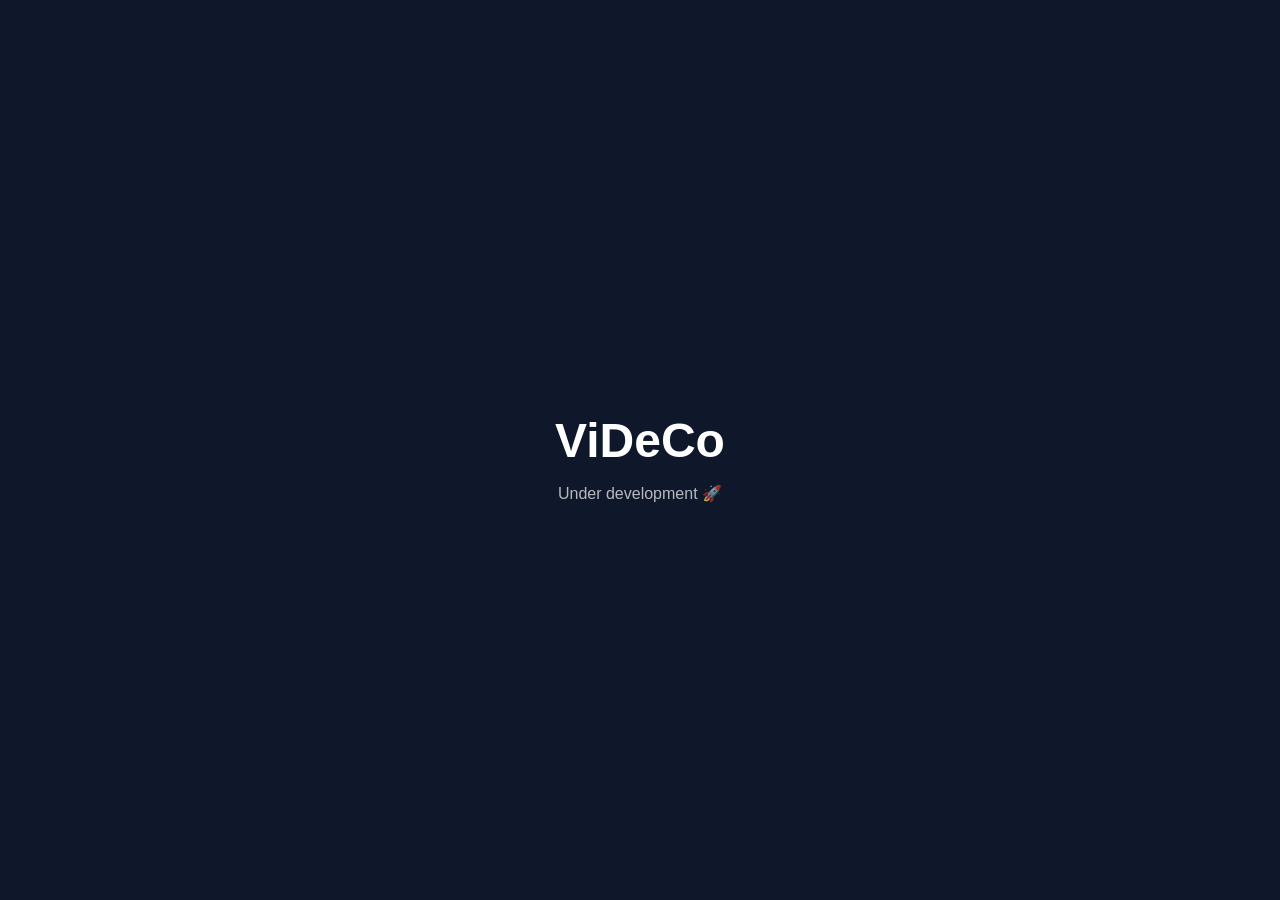
==== index.html @ fe2cb914 "Update index.html" ====
<!DOCTYPE html>
<html lang="sv">
<head>
  <link rel="stylesheet" href="/css/global.css">
  <meta charset="UTF-8">
  <title>ViDeCo</title>
  <style>
    body {
      margin: 0;
      height: 100vh;
      display: flex;
      justify-content: center;
      align-items: center;
      font-family: Arial, sans-serif;
      background-color: #0f172a;
      color: white;
      text-align: center;
    }
    h1 {
      font-size: 3rem;
      margin-bottom: 10px;
    }
    p {
      opacity: 0.7;
    }
  </style>
</head>
<body>
  <div>
    <h1>ViDeCo</h1>
    <p>Under development 🚀</p>
  </div>
</body>
</html>
---- css/global.css ----
body {
  margin: 0;
  font-family: Arial, sans-serif;
  background-color: #0f172a;
  color: white;
}

h1 {
  font-size: 3rem;
}

a {
  color: white;
  text-decoration: none;
  opacity: 0.8;
}

a:hover {
  opacity: 1;
}
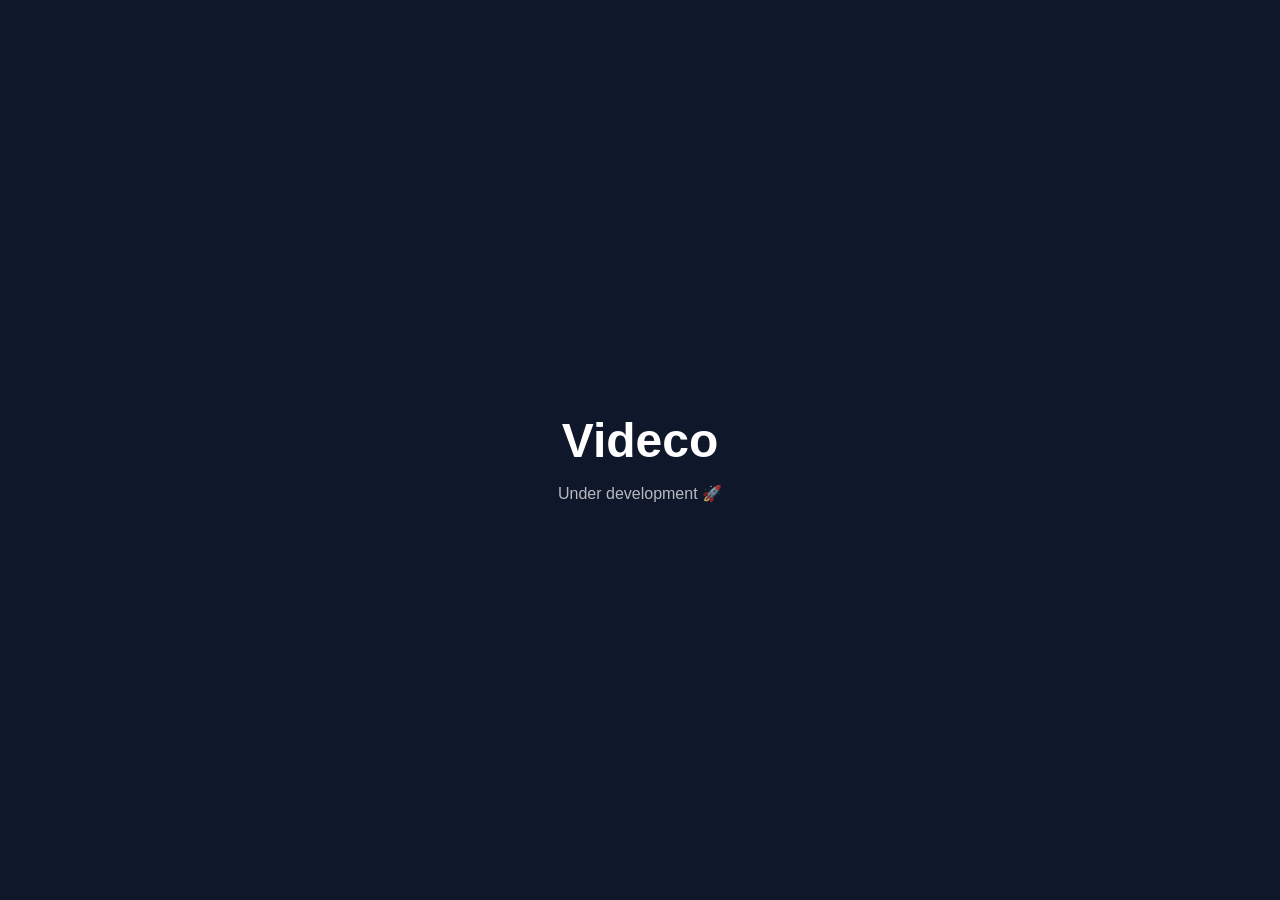
==== commit 71a3e81c: "Updated index.html" ====
--- a/index.html
+++ b/index.html
@@ -3,7 +3,7 @@
 <head>
   <link rel="stylesheet" href="/css/global.css">
   <meta charset="UTF-8">
-  <title>ViDeCo</title>
+  <title>Videco</title>
   <style>
     body {
       margin: 0;
@@ -27,7 +27,7 @@
 </head>
 <body>
   <div>
-    <h1>ViDeCo</h1>
+    <h1>Videco</h1>
     <p>Under development 🚀</p>
   </div>
 </body>
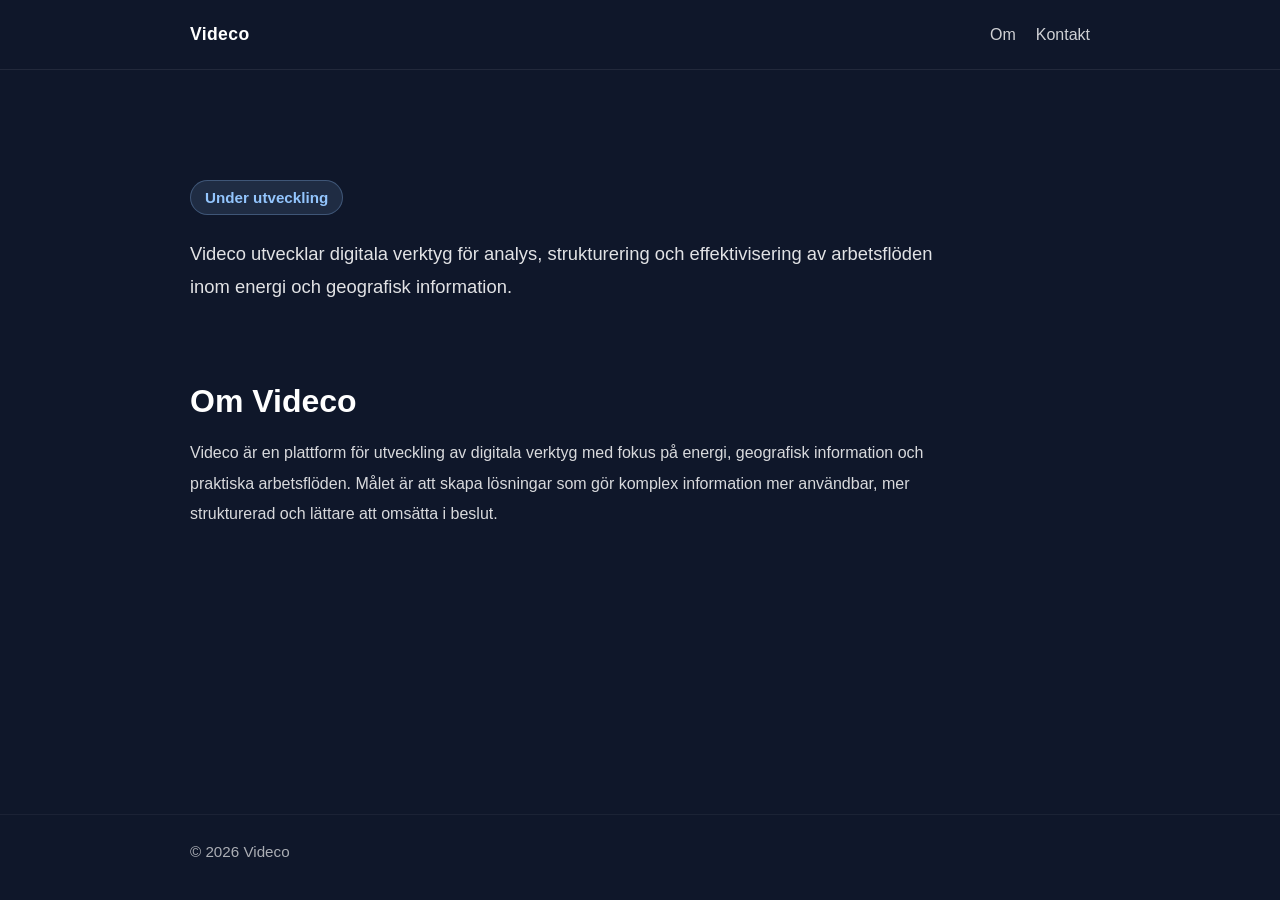
==== commit cc86fefd: "update landing page" ====
--- a/index.html
+++ b/index.html
@@ -1,34 +1,139 @@
 <!DOCTYPE html>
 <html lang="sv">
 <head>
+  <meta charset="UTF-8">
+  <meta name="viewport" content="width=device-width, initial-scale=1.0">
+  <title>Videco</title>
   <link rel="stylesheet" href="/css/global.css">
-  <meta charset="UTF-8">
-  <title>Videco</title>
   <style>
-    body {
+    .page {
+      min-height: 100vh;
+      display: flex;
+      flex-direction: column;
+    }
+
+    .container {
+      width: min(900px, calc(100% - 48px));
+      margin: 0 auto;
+    }
+
+    .nav {
+      padding: 24px 0;
+      border-bottom: 1px solid rgba(255,255,255,0.08);
+    }
+
+    .nav-inner {
+      display: flex;
+      justify-content: space-between;
+      align-items: center;
+    }
+
+    .brand {
+      font-size: 1.1rem;
+      font-weight: 700;
+      letter-spacing: 0.02em;
+    }
+
+    .nav-links {
+      display: flex;
+      gap: 20px;
+      flex-wrap: wrap;
+    }
+
+    .hero {
+      padding: 110px 0 70px;
+    }
+
+    .hero p {
+      font-size: 1.15rem;
+      line-height: 1.8;
+      max-width: 760px;
+      opacity: 0.88;
       margin: 0;
-      height: 100vh;
-      display: flex;
-      justify-content: center;
-      align-items: center;
-      font-family: Arial, sans-serif;
-      background-color: #0f172a;
-      color: white;
-      text-align: center;
     }
-    h1 {
-      font-size: 3rem;
-      margin-bottom: 10px;
+
+    .status {
+      display: inline-block;
+      margin-bottom: 22px;
+      padding: 8px 14px;
+      border-radius: 999px;
+      font-size: 0.95rem;
+      font-weight: 600;
+      color: #93c5fd;
+      background: rgba(147,197,253,0.12);
+      border: 1px solid rgba(147,197,253,0.28);
     }
-    p {
-      opacity: 0.7;
+
+    .section {
+      padding: 10px 0 100px;
+    }
+
+    .section h2 {
+      font-size: 2rem;
+      margin: 0 0 18px;
+    }
+
+    .about {
+      line-height: 1.9;
+      opacity: 0.84;
+      max-width: 760px;
+      margin: 0;
+    }
+
+    .footer {
+      margin-top: auto;
+      padding: 28px 0 40px;
+      border-top: 1px solid rgba(255,255,255,0.08);
+      opacity: 0.65;
+      font-size: 0.95rem;
     }
   </style>
 </head>
 <body>
-  <div>
-    <h1>Videco</h1>
-    <p>Under development 🚀</p>
+  <div class="page">
+
+    <header class="nav">
+      <div class="container nav-inner">
+        <div class="brand">Videco</div>
+
+        <nav class="nav-links">
+          <a href="#om">Om</a>
+          <a href="mailto:kontakt@videco.se">Kontakt</a>
+        </nav>
+      </div>
+    </header>
+
+    <main>
+      <section class="hero">
+        <div class="container">
+          <div class="status">Under utveckling</div>
+
+          <p>
+            Videco utvecklar digitala verktyg för analys, strukturering och effektivisering
+            av arbetsflöden inom energi och geografisk information.
+          </p>
+        </div>
+      </section>
+
+      <section id="om" class="section">
+        <div class="container">
+          <h2>Om Videco</h2>
+          <p class="about">
+            Videco är en plattform för utveckling av digitala verktyg med fokus på energi,
+            geografisk information och praktiska arbetsflöden. Målet är att skapa lösningar
+            som gör komplex information mer användbar, mer strukturerad och lättare att
+            omsätta i beslut.
+          </p>
+        </div>
+      </section>
+    </main>
+
+    <footer class="footer">
+      <div class="container">
+        © 2026 Videco
+      </div>
+    </footer>
+
   </div>
 </body>
-</html>
+</html>
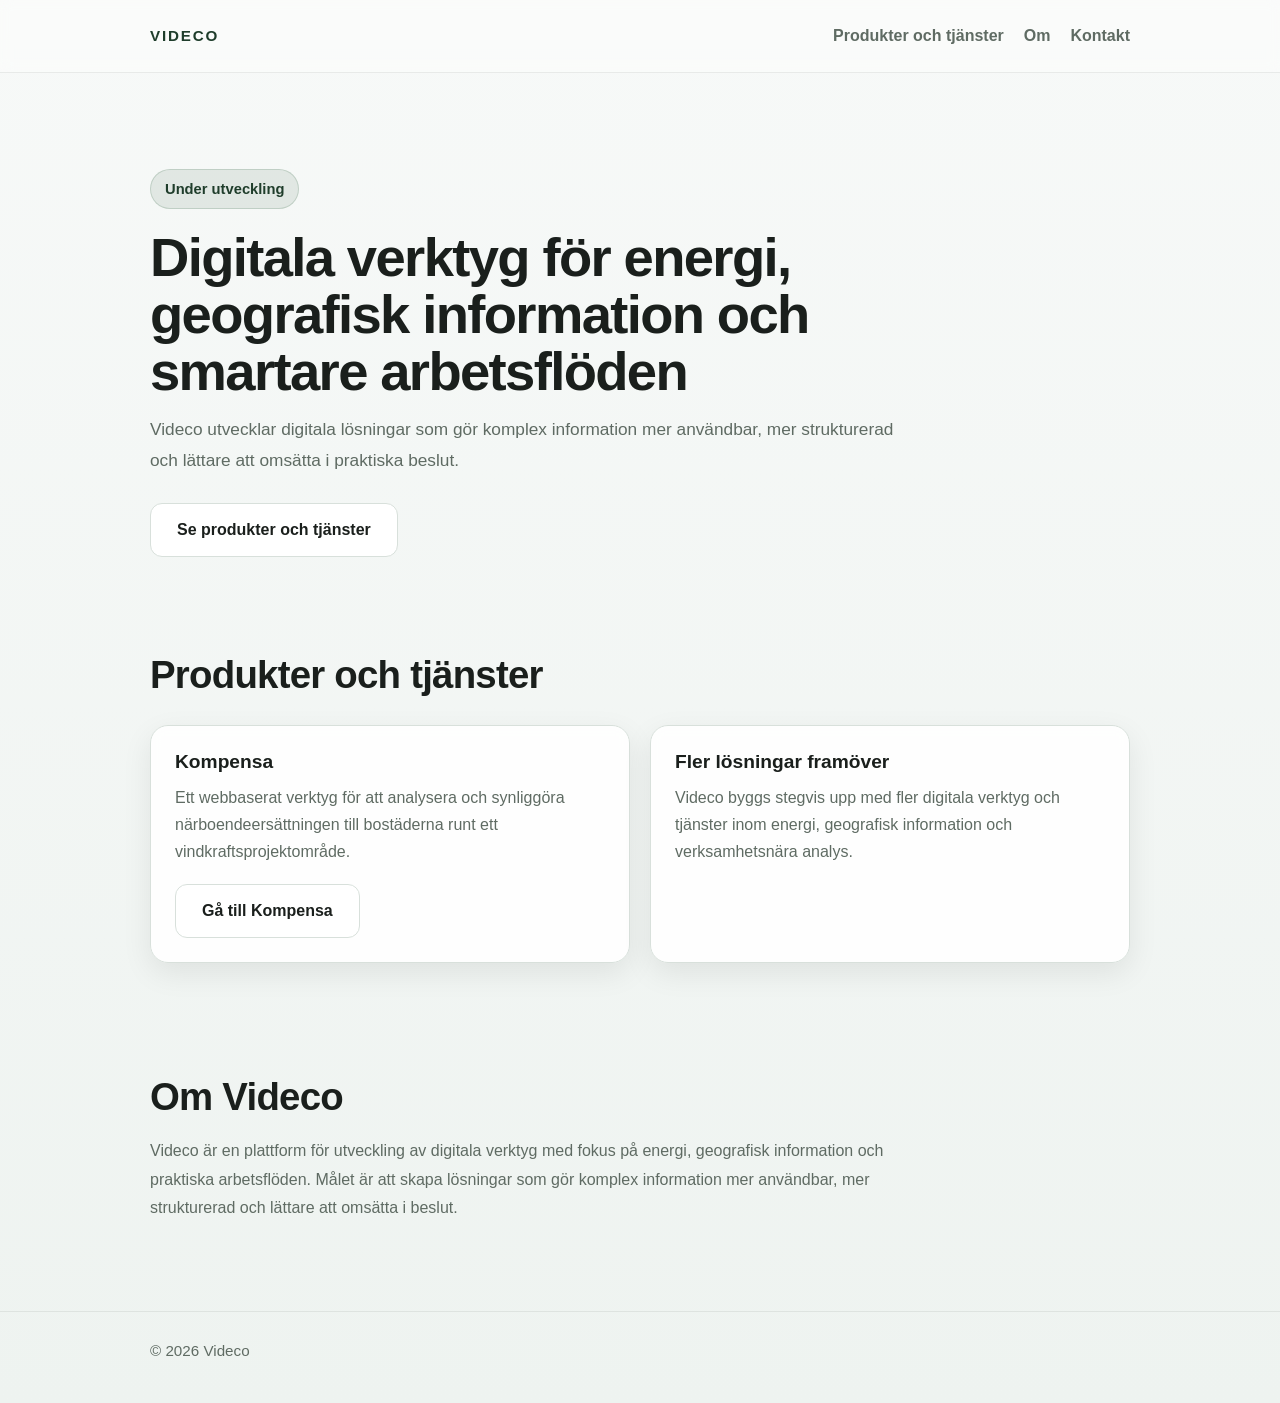
==== commit 7f6ed138: "Update Kompensa demo layout and results UI" ====
--- a/index.html
+++ b/index.html
@@ -4,8 +4,16 @@
   <meta charset="UTF-8">
   <meta name="viewport" content="width=device-width, initial-scale=1.0">
   <title>Videco</title>
+
+  <!-- Global stil som delas av flera sidor -->
   <link rel="stylesheet" href="/css/global.css">
+
   <style>
+    /* =========================================
+       SID-SPECIFIK CSS FÖR VIDECO STARTSIDA
+       Här bygger vi vidare på global.css
+    ========================================= */
+
     .page {
       min-height: 100vh;
       display: flex;
@@ -13,90 +21,187 @@
     }
 
     .container {
-      width: min(900px, calc(100% - 48px));
+      width: min(980px, calc(100% - 48px));
       margin: 0 auto;
     }
 
+    /* Toppnavigering */
     .nav {
       padding: 24px 0;
-      border-bottom: 1px solid rgba(255,255,255,0.08);
+      border-bottom: 1px solid rgba(31, 42, 31, 0.08);
+      background: rgba(255, 255, 255, 0.35);
+      backdrop-filter: blur(6px);
     }
 
     .nav-inner {
       display: flex;
       justify-content: space-between;
       align-items: center;
-    }
-
-    .brand {
-      font-size: 1.1rem;
-      font-weight: 700;
-      letter-spacing: 0.02em;
+      gap: 20px;
+    }
+
+    /* Vi återanvänder .brand från global.css, men finjusterar lite här */
+    .nav .brand {
+      margin-bottom: 0;
     }
 
     .nav-links {
       display: flex;
       gap: 20px;
       flex-wrap: wrap;
-    }
-
+      align-items: center;
+    }
+
+    .nav-links a {
+      color: var(--muted);
+      font-weight: 600;
+      transition: color 0.2s ease;
+    }
+
+    .nav-links a:hover {
+      color: var(--primary);
+    }
+
+    /* Hero = första stora delen av sidan */
     .hero {
-      padding: 110px 0 70px;
-    }
-
-    .hero p {
-      font-size: 1.15rem;
-      line-height: 1.8;
+      padding: 96px 0 72px;
+    }
+
+    .hero-inner {
       max-width: 760px;
-      opacity: 0.88;
-      margin: 0;
     }
 
     .status {
       display: inline-block;
-      margin-bottom: 22px;
+      margin-bottom: 20px;
       padding: 8px 14px;
       border-radius: 999px;
-      font-size: 0.95rem;
-      font-weight: 600;
-      color: #93c5fd;
-      background: rgba(147,197,253,0.12);
-      border: 1px solid rgba(147,197,253,0.28);
-    }
-
+      font-size: 0.92rem;
+      font-weight: 700;
+      color: var(--primary);
+      background: rgba(47, 93, 58, 0.10);
+      border: 1px solid rgba(47, 93, 58, 0.18);
+    }
+
+    /* Återanvänder hero-title från global.css */
+    .hero-title {
+      max-width: 780px;
+    }
+
+    .hero-text {
+      max-width: 760px;
+      font-size: 1.08rem;
+      line-height: 1.75;
+      color: var(--muted);
+      margin: 0 0 28px;
+    }
+
+    .hero-actions {
+      display: flex;
+      gap: 14px;
+      flex-wrap: wrap;
+    }
+
+    /* Vanliga innehållssektioner */
     .section {
-      padding: 10px 0 100px;
+      padding: 24px 0 88px;
     }
 
     .section h2 {
-      font-size: 2rem;
+      font-size: clamp(1.8rem, 3vw, 2.4rem);
       margin: 0 0 18px;
+      line-height: 1.15;
+      letter-spacing: -0.02em;
     }
 
     .about {
-      line-height: 1.9;
-      opacity: 0.84;
       max-width: 760px;
+      line-height: 1.8;
+      color: var(--muted);
       margin: 0;
     }
 
+    /* Kort-grid för produkter/tjänster */
+    .cards {
+      display: grid;
+      grid-template-columns: repeat(auto-fit, minmax(260px, 1fr));
+      gap: 20px;
+      margin-top: 28px;
+    }
+
+    .info-card {
+      background: var(--surface);
+      border: 1px solid var(--border);
+      border-radius: var(--radius);
+      box-shadow: var(--shadow);
+      padding: 24px;
+      backdrop-filter: blur(6px);
+    }
+
+    .info-card h3 {
+      margin: 0 0 10px;
+      font-size: 1.2rem;
+      line-height: 1.25;
+    }
+
+    .info-card p {
+      margin: 0 0 18px;
+      color: var(--muted);
+      line-height: 1.7;
+    }
+
+    /* Enkel footer */
     .footer {
       margin-top: auto;
       padding: 28px 0 40px;
-      border-top: 1px solid rgba(255,255,255,0.08);
-      opacity: 0.65;
+      border-top: 1px solid rgba(31, 42, 31, 0.08);
+      color: var(--muted);
       font-size: 0.95rem;
+    }
+
+    /* Mobilanpassning */
+    @media (max-width: 640px) {
+      .container {
+        width: min(100%, calc(100% - 32px));
+      }
+
+      .nav-inner {
+        flex-direction: column;
+        align-items: flex-start;
+      }
+
+      .hero {
+        padding: 72px 0 52px;
+      }
+
+      .hero-actions {
+        flex-direction: column;
+        align-items: stretch;
+      }
+
+      .hero-actions .btn {
+        width: 100%;
+        max-width: 320px;
+      }
+
+      .section {
+        padding: 18px 0 64px;
+      }
     }
   </style>
 </head>
 <body>
   <div class="page">
 
+    <!-- =========================
+         Toppmeny
+    ========================== -->
     <header class="nav">
       <div class="container nav-inner">
         <div class="brand">Videco</div>
 
         <nav class="nav-links">
+          <a href="#produkter">Produkter och tjänster</a>
           <a href="#om">Om</a>
           <a href="mailto:kontakt@videco.se">Kontakt</a>
         </nav>
@@ -104,20 +209,69 @@
     </header>
 
     <main>
+      <!-- =========================
+           Hero / Första intrycket
+      ========================== -->
       <section class="hero">
         <div class="container">
-          <div class="status">Under utveckling</div>
-
-          <p>
-            Videco utvecklar digitala verktyg för analys, strukturering och effektivisering
-            av arbetsflöden inom energi och geografisk information.
-          </p>
+          <div class="hero-inner">
+            <div class="status">Under utveckling</div>
+
+            <h1 class="hero-title">
+              Digitala verktyg för energi, geografisk information och smartare arbetsflöden
+            </h1>
+
+            <p class="hero-text">
+              Videco utvecklar digitala lösningar som gör komplex information mer användbar,
+              mer strukturerad och lättare att omsätta i praktiska beslut.
+            </p>
+
+            <div class="hero-actions">
+              <a class="btn btn-secondary" href="#produkter">Se produkter och tjänster</a>
+            </div>
+          </div>
         </div>
       </section>
 
+      <!-- =========================
+           Produkter och tjänster
+      ========================== -->
+      <section id="produkter" class="section">
+        <div class="container">
+          <h2>Produkter och tjänster</h2>
+
+          <div class="cards">
+            <article class="info-card">
+              <h3>Kompensa</h3>
+
+              <p>
+                Ett webbaserat verktyg för att analysera och synliggöra närboendeersättningen till bostäderna runt ett vindkraftsprojektområde.
+              </p>
+
+              <a class="btn btn-secondary" href="/kompensa/">
+                Gå till Kompensa
+              </a>
+            </article>
+
+            <article class="info-card">
+              <h3>Fler lösningar framöver</h3>
+
+              <p>
+                Videco byggs stegvis upp med fler digitala verktyg och tjänster inom energi,
+                geografisk information och verksamhetsnära analys.
+              </p>
+            </article>
+          </div>
+        </div>
+      </section>
+
+      <!-- =========================
+           Om Videco
+      ========================== -->
       <section id="om" class="section">
         <div class="container">
           <h2>Om Videco</h2>
+
           <p class="about">
             Videco är en plattform för utveckling av digitala verktyg med fokus på energi,
             geografisk information och praktiska arbetsflöden. Målet är att skapa lösningar
@@ -128,6 +282,9 @@
       </section>
     </main>
 
+    <!-- =========================
+         Sidfot
+    ========================== -->
     <footer class="footer">
       <div class="container">
         © 2026 Videco
--- a/css/global.css
+++ b/css/global.css
@@ -1,20 +1,260 @@
+/* =========================
+   GLOBAL / VIDECO
+   Clean system palette v1
+========================= */
+
+:root {
+  /* ===== BACKGROUND ===== */
+  --bg: #F7F9F8;
+  --bg-soft: #EEF3F0;
+
+  /* ===== SURFACES ===== */
+  --surface: rgba(255, 255, 255, 0.9);
+  --surface-solid: #FFFFFF;
+
+  /* ===== TEXT ===== */
+  --text: #1A1F1C;
+  --muted: #5F6B63;
+
+  /* ===== BRAND (VIDECO) ===== */
+  --primary: #1F3D2B;
+  --primary-hover: #244D3A;
+
+  /* ===== ACCENT (default = Videco green) ===== */
+  --accent: #3F7A4C;
+
+  /* ===== UI ===== */
+  --border: #D8E0DB;
+  --shadow: 0 10px 30px rgba(0, 0, 0, 0.08);
+
+  /* ===== RADIUS / LAYOUT ===== */
+  --radius: 18px;
+  --radius-sm: 12px;
+  --max-width: 760px;
+}
+
+/* ========================= */
+
+* {
+  box-sizing: border-box;
+}
+
+html,
 body {
   margin: 0;
-  font-family: Arial, sans-serif;
-  background-color: #0f172a;
-  color: white;
-}
-
-h1 {
-  font-size: 3rem;
+  padding: 0;
+  min-height: 100%;
+  font-family: Arial, Helvetica, sans-serif;
+  background: linear-gradient(180deg, var(--bg) 0%, var(--bg-soft) 100%);
+  color: var(--text);
+}
+
+body {
+  line-height: 1.5;
+}
+
+h1,
+h2,
+h3,
+p {
+  margin-top: 0;
 }
 
 a {
-  color: white;
+  color: inherit;
   text-decoration: none;
-  opacity: 0.8;
-}
-
-a:hover {
-  opacity: 1;
-}
+}
+
+/* =========================
+   LAYOUT
+========================= */
+
+.page-center {
+  min-height: 100vh;
+  display: flex;
+  align-items: center;
+  justify-content: center;
+  padding: 32px 20px;
+}
+
+.card {
+  width: 100%;
+  max-width: var(--max-width);
+  background: var(--surface);
+  backdrop-filter: blur(6px);
+  border: 1px solid var(--border);
+  border-radius: var(--radius);
+  box-shadow: var(--shadow);
+}
+
+/* =========================
+   BRAND
+========================= */
+
+.brand {
+  font-size: 0.95rem;
+  font-weight: 700;
+  letter-spacing: 0.12em;
+  text-transform: uppercase;
+  color: var(--primary);
+  margin-bottom: 18px;
+}
+
+/* =========================
+   TYPOGRAPHY
+========================= */
+
+.hero-title {
+  margin: 0 0 14px;
+  font-size: clamp(2.2rem, 5vw, 3.4rem);
+  line-height: 1.05;
+  letter-spacing: -0.03em;
+}
+
+.subtitle {
+  margin: 0 auto 14px;
+  max-width: 620px;
+  font-size: 1.1rem;
+  line-height: 1.6;
+  color: var(--muted);
+}
+
+.description {
+  margin: 0 auto 34px;
+  max-width: 620px;
+  font-size: 1rem;
+  line-height: 1.7;
+  color: var(--muted);
+}
+
+.footer {
+  font-size: 0.95rem;
+  color: var(--muted);
+  margin-top: 10px;
+}
+
+.footer a {
+  color: var(--primary);
+  font-weight: 700;
+}
+
+.footer a:hover {
+  text-decoration: underline;
+}
+
+/* =========================
+   BUTTONS
+========================= */
+
+.actions {
+  display: flex;
+  gap: 14px;
+  justify-content: center;
+  flex-wrap: wrap;
+  margin-bottom: 28px;
+}
+
+.btn {
+  display: inline-block;
+  padding: 14px 26px;
+  border-radius: var(--radius-sm);
+  font-weight: 700;
+  font-size: 1rem;
+  transition: 0.2s ease;
+  border: 1px solid transparent;
+  min-width: 160px;
+  cursor: pointer;
+}
+
+.btn-primary {
+  background: var(--primary);
+  color: #ffffff;
+}
+
+.btn-primary:hover {
+  background: var(--primary-hover);
+  transform: translateY(-1px);
+}
+
+/* 👉 Secondary använder accent istället för random färg */
+.btn-secondary {
+  background: var(--surface-solid);
+  color: var(--text);
+  border-color: var(--border);
+}
+
+.btn-secondary:hover {
+  background: #F2F6F3;
+  transform: translateY(-1px);
+}
+
+/* =========================
+   FORMS
+========================= */
+
+.form-card {
+  padding: 48px 36px;
+}
+
+.form-title {
+  margin: 0 0 10px;
+  font-size: clamp(2rem, 4vw, 2.8rem);
+  text-align: center;
+}
+
+.form-intro {
+  margin: 0 auto 28px;
+  max-width: 520px;
+  text-align: center;
+  color: var(--muted);
+}
+
+.form-group {
+  margin-bottom: 16px;
+}
+
+.form-label {
+  display: block;
+  margin-bottom: 8px;
+  font-weight: 700;
+}
+
+.input {
+  width: 100%;
+  padding: 14px;
+  border-radius: var(--radius-sm);
+  border: 1px solid var(--border);
+  background: #ffffff;
+  font-size: 1rem;
+}
+
+.input:focus {
+  outline: none;
+  border-color: var(--primary);
+  box-shadow: 0 0 0 3px rgba(31, 61, 43, 0.12);
+}
+
+/* =========================
+   RESPONSIVE
+========================= */
+
+@media (max-width: 640px) {
+  .page-center {
+    padding: 24px 16px;
+  }
+
+  .card,
+  .form-card {
+    padding: 40px 22px;
+  }
+
+  .actions {
+    flex-direction: column;
+    align-items: center;
+  }
+
+  .btn {
+    width: 100%;
+    max-width: 320px;
+  }
+}
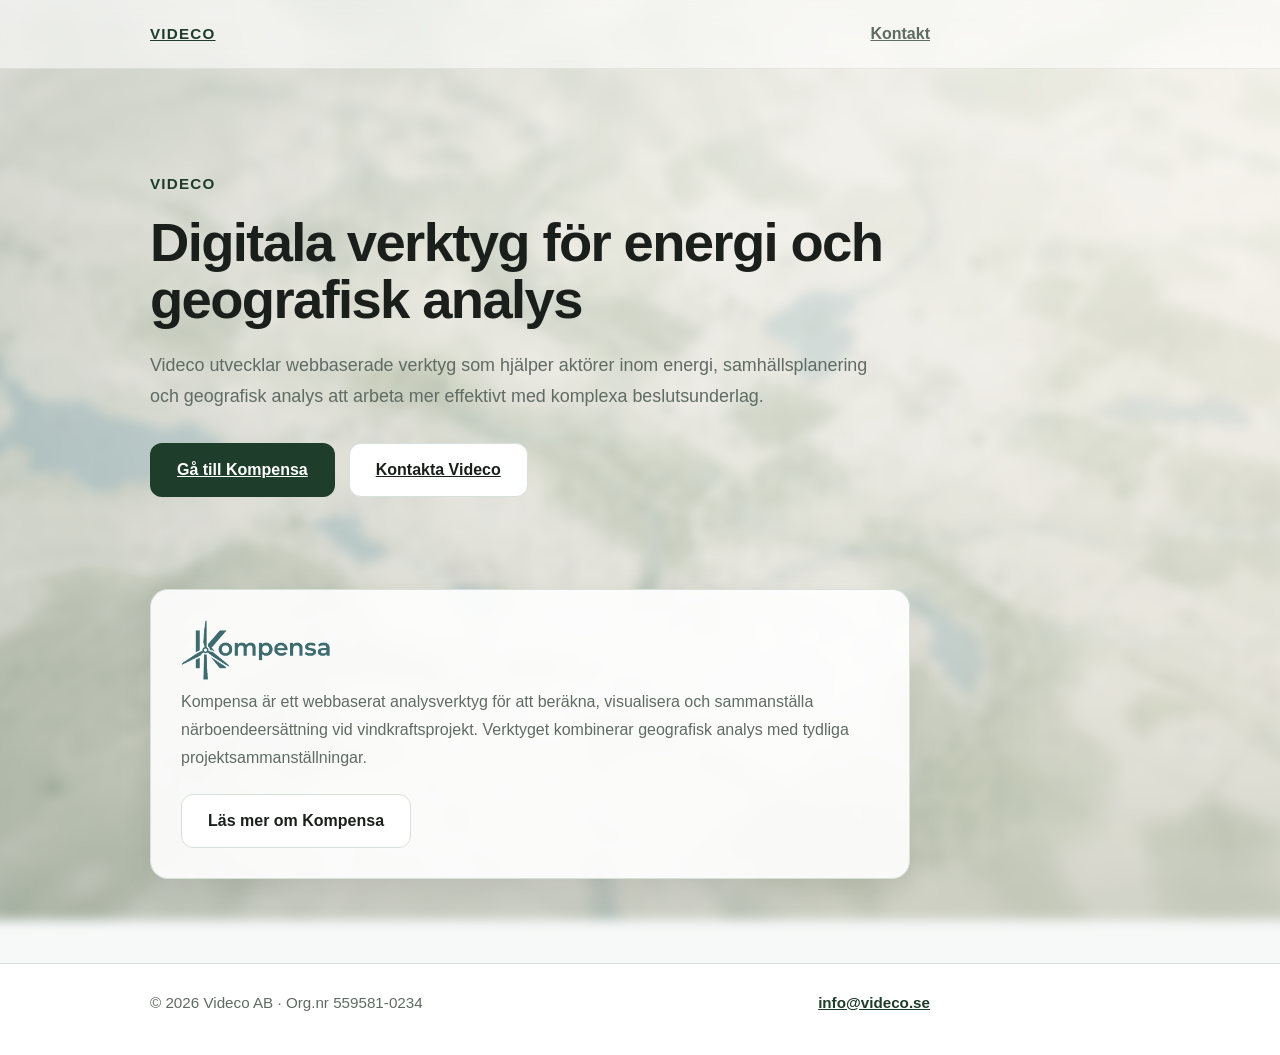
==== commit 653f18a5: "Update Videco landing page design" ====
--- a/index.html
+++ b/index.html
@@ -3,291 +3,84 @@
 <head>
   <meta charset="UTF-8">
   <meta name="viewport" content="width=device-width, initial-scale=1.0">
-  <title>Videco</title>
 
-  <!-- Global stil som delas av flera sidor -->
+  <title>Videco | Digitala verktyg för energi och geografisk analys</title>
+  <meta name="description" content="Videco utvecklar digitala verktyg för energi, geografisk analys och beslutsstöd.">
+
+  <link rel="icon" type="image/svg+xml" href="/image/favicon.svg">
   <link rel="stylesheet" href="/css/global.css">
+</head>
 
-  <style>
-    /* =========================================
-       SID-SPECIFIK CSS FÖR VIDECO STARTSIDA
-       Här bygger vi vidare på global.css
-    ========================================= */
-
-    .page {
-      min-height: 100vh;
-      display: flex;
-      flex-direction: column;
-    }
-
-    .container {
-      width: min(980px, calc(100% - 48px));
-      margin: 0 auto;
-    }
-
-    /* Toppnavigering */
-    .nav {
-      padding: 24px 0;
-      border-bottom: 1px solid rgba(31, 42, 31, 0.08);
-      background: rgba(255, 255, 255, 0.35);
-      backdrop-filter: blur(6px);
-    }
-
-    .nav-inner {
-      display: flex;
-      justify-content: space-between;
-      align-items: center;
-      gap: 20px;
-    }
-
-    /* Vi återanvänder .brand från global.css, men finjusterar lite här */
-    .nav .brand {
-      margin-bottom: 0;
-    }
-
-    .nav-links {
-      display: flex;
-      gap: 20px;
-      flex-wrap: wrap;
-      align-items: center;
-    }
-
-    .nav-links a {
-      color: var(--muted);
-      font-weight: 600;
-      transition: color 0.2s ease;
-    }
-
-    .nav-links a:hover {
-      color: var(--primary);
-    }
-
-    /* Hero = första stora delen av sidan */
-    .hero {
-      padding: 96px 0 72px;
-    }
-
-    .hero-inner {
-      max-width: 760px;
-    }
-
-    .status {
-      display: inline-block;
-      margin-bottom: 20px;
-      padding: 8px 14px;
-      border-radius: 999px;
-      font-size: 0.92rem;
-      font-weight: 700;
-      color: var(--primary);
-      background: rgba(47, 93, 58, 0.10);
-      border: 1px solid rgba(47, 93, 58, 0.18);
-    }
-
-    /* Återanvänder hero-title från global.css */
-    .hero-title {
-      max-width: 780px;
-    }
-
-    .hero-text {
-      max-width: 760px;
-      font-size: 1.08rem;
-      line-height: 1.75;
-      color: var(--muted);
-      margin: 0 0 28px;
-    }
-
-    .hero-actions {
-      display: flex;
-      gap: 14px;
-      flex-wrap: wrap;
-    }
-
-    /* Vanliga innehållssektioner */
-    .section {
-      padding: 24px 0 88px;
-    }
-
-    .section h2 {
-      font-size: clamp(1.8rem, 3vw, 2.4rem);
-      margin: 0 0 18px;
-      line-height: 1.15;
-      letter-spacing: -0.02em;
-    }
-
-    .about {
-      max-width: 760px;
-      line-height: 1.8;
-      color: var(--muted);
-      margin: 0;
-    }
-
-    /* Kort-grid för produkter/tjänster */
-    .cards {
-      display: grid;
-      grid-template-columns: repeat(auto-fit, minmax(260px, 1fr));
-      gap: 20px;
-      margin-top: 28px;
-    }
-
-    .info-card {
-      background: var(--surface);
-      border: 1px solid var(--border);
-      border-radius: var(--radius);
-      box-shadow: var(--shadow);
-      padding: 24px;
-      backdrop-filter: blur(6px);
-    }
-
-    .info-card h3 {
-      margin: 0 0 10px;
-      font-size: 1.2rem;
-      line-height: 1.25;
-    }
-
-    .info-card p {
-      margin: 0 0 18px;
-      color: var(--muted);
-      line-height: 1.7;
-    }
-
-    /* Enkel footer */
-    .footer {
-      margin-top: auto;
-      padding: 28px 0 40px;
-      border-top: 1px solid rgba(31, 42, 31, 0.08);
-      color: var(--muted);
-      font-size: 0.95rem;
-    }
-
-    /* Mobilanpassning */
-    @media (max-width: 640px) {
-      .container {
-        width: min(100%, calc(100% - 32px));
-      }
-
-      .nav-inner {
-        flex-direction: column;
-        align-items: flex-start;
-      }
-
-      .hero {
-        padding: 72px 0 52px;
-      }
-
-      .hero-actions {
-        flex-direction: column;
-        align-items: stretch;
-      }
-
-      .hero-actions .btn {
-        width: 100%;
-        max-width: 320px;
-      }
-
-      .section {
-        padding: 18px 0 64px;
-      }
-    }
-  </style>
-</head>
 <body>
   <div class="page">
 
-    <!-- =========================
-         Toppmeny
-    ========================== -->
     <header class="nav">
       <div class="container nav-inner">
-        <div class="brand">Videco</div>
+        <a class="brand-link" href="/">Videco</a>
 
-        <nav class="nav-links">
-          <a href="#produkter">Produkter och tjänster</a>
-          <a href="#om">Om</a>
-          <a href="mailto:kontakt@videco.se">Kontakt</a>
+        <nav class="nav-links" aria-label="Huvudmeny">
+          <a href="mailto:info@videco.se">Kontakt</a>
         </nav>
       </div>
     </header>
 
     <main>
-      <!-- =========================
-           Hero / Första intrycket
-      ========================== -->
       <section class="hero">
         <div class="container">
           <div class="hero-inner">
-            <div class="status">Under utveckling</div>
+            <div class="eyebrow">Videco</div>
 
             <h1 class="hero-title">
-              Digitala verktyg för energi, geografisk information och smartare arbetsflöden
+              Digitala verktyg för energi och geografisk analys
             </h1>
 
             <p class="hero-text">
-              Videco utvecklar digitala lösningar som gör komplex information mer användbar,
-              mer strukturerad och lättare att omsätta i praktiska beslut.
+              Videco utvecklar webbaserade verktyg som hjälper aktörer inom energi,
+              samhällsplanering och geografisk analys att arbeta mer effektivt med
+              komplexa beslutsunderlag.
             </p>
 
             <div class="hero-actions">
-              <a class="btn btn-secondary" href="#produkter">Se produkter och tjänster</a>
+              <a class="btn btn-primary" href="/kompensa/">Gå till Kompensa</a>
+              <a class="btn btn-secondary" href="mailto:info@videco.se">Kontakta Videco</a>
             </div>
           </div>
         </div>
       </section>
 
-      <!-- =========================
-           Produkter och tjänster
-      ========================== -->
-      <section id="produkter" class="section">
+      <section class="section" id="kompensa">
         <div class="container">
-          <h2>Produkter och tjänster</h2>
+          <a href="/kompensa/" class="product-card-link">
+            <article class="product-card">
 
-          <div class="cards">
-            <article class="info-card">
-              <h3>Kompensa</h3>
+              <div class="product-header">
+                <img src="/kompensa/logo.png" alt="Kompensa" class="product-logo">
+              </div>
+
+              
 
               <p>
-                Ett webbaserat verktyg för att analysera och synliggöra närboendeersättningen till bostäderna runt ett vindkraftsprojektområde.
+                Kompensa är ett webbaserat analysverktyg för att beräkna,
+                visualisera och sammanställa närboendeersättning vid vindkraftsprojekt.
+                Verktyget kombinerar geografisk analys med tydliga projektsammanställningar.
               </p>
 
-              <a class="btn btn-secondary" href="/kompensa/">
-                Gå till Kompensa
-              </a>
+              <span class="btn btn-secondary">
+                Läs mer om Kompensa
+              </span>
+
             </article>
-
-            <article class="info-card">
-              <h3>Fler lösningar framöver</h3>
-
-              <p>
-                Videco byggs stegvis upp med fler digitala verktyg och tjänster inom energi,
-                geografisk information och verksamhetsnära analys.
-              </p>
-            </article>
-          </div>
-        </div>
-      </section>
-
-      <!-- =========================
-           Om Videco
-      ========================== -->
-      <section id="om" class="section">
-        <div class="container">
-          <h2>Om Videco</h2>
-
-          <p class="about">
-            Videco är en plattform för utveckling av digitala verktyg med fokus på energi,
-            geografisk information och praktiska arbetsflöden. Målet är att skapa lösningar
-            som gör komplex information mer användbar, mer strukturerad och lättare att
-            omsätta i beslut.
-          </p>
+          </a>
         </div>
       </section>
     </main>
 
-    <!-- =========================
-         Sidfot
-    ========================== -->
     <footer class="footer">
-      <div class="container">
-        © 2026 Videco
+      <div class="container footer-inner">
+        <div>
+          © 2026 Videco AB · Org.nr 559581-0234
+        </div>
+        <a href="mailto:info@videco.se">info@videco.se</a>
       </div>
     </footer>
 
--- a/css/global.css
+++ b/css/global.css
@@ -1,39 +1,33 @@
 /* =========================
    GLOBAL / VIDECO
-   Clean system palette v1
+   Clean system palette v2
 ========================= */
 
 :root {
-  /* ===== BACKGROUND ===== */
-  --bg: #F7F9F8;
-  --bg-soft: #EEF3F0;
-
-  /* ===== SURFACES ===== */
+  --bg: #f7f9f8;
+  --bg-soft: #eef3f0;
+
   --surface: rgba(255, 255, 255, 0.9);
-  --surface-solid: #FFFFFF;
-
-  /* ===== TEXT ===== */
-  --text: #1A1F1C;
-  --muted: #5F6B63;
-
-  /* ===== BRAND (VIDECO) ===== */
-  --primary: #1F3D2B;
-  --primary-hover: #244D3A;
-
-  /* ===== ACCENT (default = Videco green) ===== */
-  --accent: #3F7A4C;
-
-  /* ===== UI ===== */
-  --border: #D8E0DB;
+  --surface-solid: #ffffff;
+
+  --text: #1a1f1c;
+  --muted: #5f6b63;
+
+  --primary: #1f3d2b;
+  --primary-hover: #244d3a;
+  --accent: #3f7a4c;
+
+  --border: #d8e0db;
   --shadow: 0 10px 30px rgba(0, 0, 0, 0.08);
 
-  /* ===== RADIUS / LAYOUT ===== */
   --radius: 18px;
   --radius-sm: 12px;
   --max-width: 760px;
 }
 
-/* ========================= */
+/* =========================
+   RESET / BASE
+========================= */
 
 * {
   box-sizing: border-box;
@@ -45,29 +39,44 @@
   padding: 0;
   min-height: 100%;
   font-family: Arial, Helvetica, sans-serif;
-  background: linear-gradient(180deg, var(--bg) 0%, var(--bg-soft) 100%);
   color: var(--text);
 }
 
 body {
   line-height: 1.5;
-}
-
-h1,
-h2,
-h3,
-p {
-  margin-top: 0;
-}
-
-a {
-  color: inherit;
-  text-decoration: none;
-}
-
-/* =========================
-   LAYOUT
-========================= */
+  position: relative;
+  background: var(--bg);
+  overflow-x: hidden;
+}
+
+body::before {
+  content: "";
+  position: fixed;
+  inset: -20px;
+
+  background:
+    linear-gradient(
+      rgba(247, 249, 248, 0.2),
+      rgba(238, 243, 240, 0.2)
+    ),
+    url("/image/background.png") center / cover no-repeat;
+
+  filter: blur(6px);
+  z-index: 0;
+  pointer-events: none;
+}
+
+.page {
+  position: relative;
+  z-index: 1;
+  min-height: 100vh;
+  display: flex;
+  flex-direction: column;
+}
+.container {
+  width: min(980px, calc(100% - 48px));
+  margin: 0 auto;
+}
 
 .page-center {
   min-height: 100vh;
@@ -88,28 +97,160 @@
 }
 
 /* =========================
-   BRAND
-========================= */
+   NAVIGATION
+========================= */
+
+.nav {
+  padding: 22px 0;
+  border-bottom: 1px solid rgba(31, 42, 31, 0.08);
+  background: rgba(255, 255, 255, 0.55);
+  backdrop-filter: blur(8px);
+}
+
+.nav-inner {
+  display: flex;
+  justify-content: space-between;
+  align-items: center;
+  gap: 20px;
+  padding-right: 200px;
+}
+
+.brand,
+.brand-link {
+  color: var(--primary);
+  font-size: 0.95rem;
+  font-weight: 800;
+  letter-spacing: 0.08em;
+  text-transform: uppercase;
+}
 
 .brand {
+  margin-bottom: 18px;
+}
+
+.brand-link {
+  display: flex;
+  align-items: center;
+  gap: 12px;
+}
+
+.brand-logo {
+  height: 34px;
+  width: auto;
+  display: block;
+}
+
+.nav-links {
+  display: flex;
+  gap: 22px;
+  align-items: center;
+  flex-wrap: wrap;
+}
+
+.nav-links a {
+  color: var(--muted);
+  font-weight: 700;
+  transition: color 0.2s ease;
+}
+
+.nav-links a:hover {
+  color: var(--primary);
+}
+
+/* =========================
+   HERO / START PAGE
+========================= */
+
+.hero {
+  padding: 104px 0 72px;
+}
+
+.hero-inner {
+  max-width: 780px;
+}
+
+.eyebrow {
+  margin-bottom: 18px;
+  color: var(--primary);
   font-size: 0.95rem;
-  font-weight: 700;
-  letter-spacing: 0.12em;
+  font-weight: 800;
+  letter-spacing: 0.08em;
   text-transform: uppercase;
-  color: var(--primary);
-  margin-bottom: 18px;
-}
-
-/* =========================
-   TYPOGRAPHY
-========================= */
+}
 
 .hero-title {
-  margin: 0 0 14px;
+  max-width: 820px;
+  margin: 0 0 22px;
   font-size: clamp(2.2rem, 5vw, 3.4rem);
   line-height: 1.05;
   letter-spacing: -0.03em;
 }
+
+.hero-text {
+  max-width: 720px;
+  margin: 0 0 30px;
+  color: var(--muted);
+  font-size: 1.12rem;
+  line-height: 1.75;
+}
+
+.hero-actions {
+  display: flex;
+  gap: 14px;
+  flex-wrap: wrap;
+  align-items: center;
+}
+
+/* =========================
+   SECTIONS / CONTENT
+========================= */
+
+.section {
+  padding: 20px 0 84px;
+}
+
+.section h2 {
+  margin: 0 0 18px;
+  font-size: clamp(1.7rem, 3vw, 2.25rem);
+  line-height: 1.15;
+  letter-spacing: -0.02em;
+}
+
+.product-card,
+.info-card {
+  max-width: 760px;
+  background: var(--surface);
+  border: 1px solid var(--border);
+  border-radius: var(--radius);
+  box-shadow: var(--shadow);
+  padding: 30px;
+  backdrop-filter: blur(6px);
+}
+
+.product-card h3,
+.info-card h3 {
+  margin: 0 0 12px;
+  font-size: 1.35rem;
+  line-height: 1.25;
+}
+
+.product-card p,
+.info-card p {
+  margin: 0 0 22px;
+  color: var(--muted);
+  line-height: 1.75;
+}
+
+.about {
+  max-width: 760px;
+  margin: 0;
+  color: var(--muted);
+  line-height: 1.8;
+}
+
+/* =========================
+   OLD / SHARED TYPOGRAPHY
+========================= */
 
 .subtitle {
   margin: 0 auto 14px;
@@ -125,21 +266,6 @@
   font-size: 1rem;
   line-height: 1.7;
   color: var(--muted);
-}
-
-.footer {
-  font-size: 0.95rem;
-  color: var(--muted);
-  margin-top: 10px;
-}
-
-.footer a {
-  color: var(--primary);
-  font-weight: 700;
-}
-
-.footer a:hover {
-  text-decoration: underline;
 }
 
 /* =========================
@@ -164,6 +290,7 @@
   border: 1px solid transparent;
   min-width: 160px;
   cursor: pointer;
+  text-align: center;
 }
 
 .btn-primary {
@@ -176,7 +303,6 @@
   transform: translateY(-1px);
 }
 
-/* 👉 Secondary använder accent istället för random färg */
 .btn-secondary {
   background: var(--surface-solid);
   color: var(--text);
@@ -184,7 +310,7 @@
 }
 
 .btn-secondary:hover {
-  background: #F2F6F3;
+  background: #f2f6f3;
   transform: translateY(-1px);
 }
 
@@ -235,26 +361,105 @@
 }
 
 /* =========================
+   FOOTER
+========================= */
+
+.footer {
+  margin-top: auto;
+  padding: 28px 0 40px;
+
+  background: #ffffff;                /* ← detta fixar problemet */
+  border-top: 1px solid var(--border);
+
+  color: var(--muted);
+  font-size: 0.95rem;
+}
+
+.footer-inner {
+  display: flex;
+  justify-content: space-between;
+  gap: 16px;
+  flex-wrap: wrap;
+
+  padding-right: 200px; 
+}
+
+.footer a {
+  color: var(--primary);
+  font-weight: 700;
+}
+
+.footer a:hover {
+  text-decoration: underline;
+}
+
+.product-card-link {
+  display: block;
+  text-decoration: none;
+}
+
+.product-card {
+  transition: transform 0.2s ease, box-shadow 0.2s ease;
+}
+
+.product-card-link:hover .product-card {
+  transform: translateY(-2px);
+}
+
+.product-header {
+  margin-bottom: 8px;
+}
+
+.product-logo {
+  height: 60px;
+  width: auto;
+  display: block;
+  opacity: 0.9;
+}
+
+/* =========================
    RESPONSIVE
 ========================= */
 
 @media (max-width: 640px) {
+  .container {
+    width: min(100%, calc(100% - 32px));
+  }
+
   .page-center {
     padding: 24px 16px;
   }
 
-  .card,
-  .form-card {
-    padding: 40px 22px;
-  }
-
+  .nav-inner {
+  flex-direction: column;
+  align-items: flex-start;
+  }
+
+  .hero {
+    padding: 72px 0 52px;
+  }
+
+  .hero-actions,
   .actions {
     flex-direction: column;
-    align-items: center;
-  }
-
+    align-items: stretch;
+  }
+
+  .hero-actions .btn,
+  .actions .btn,
   .btn {
     width: 100%;
     max-width: 320px;
   }
+
+  .card,
+  .form-card,
+  .product-card,
+  .info-card {
+    padding: 40px 22px;
+  }
+
+  .section {
+    padding: 18px 0 64px;
+  }
 }
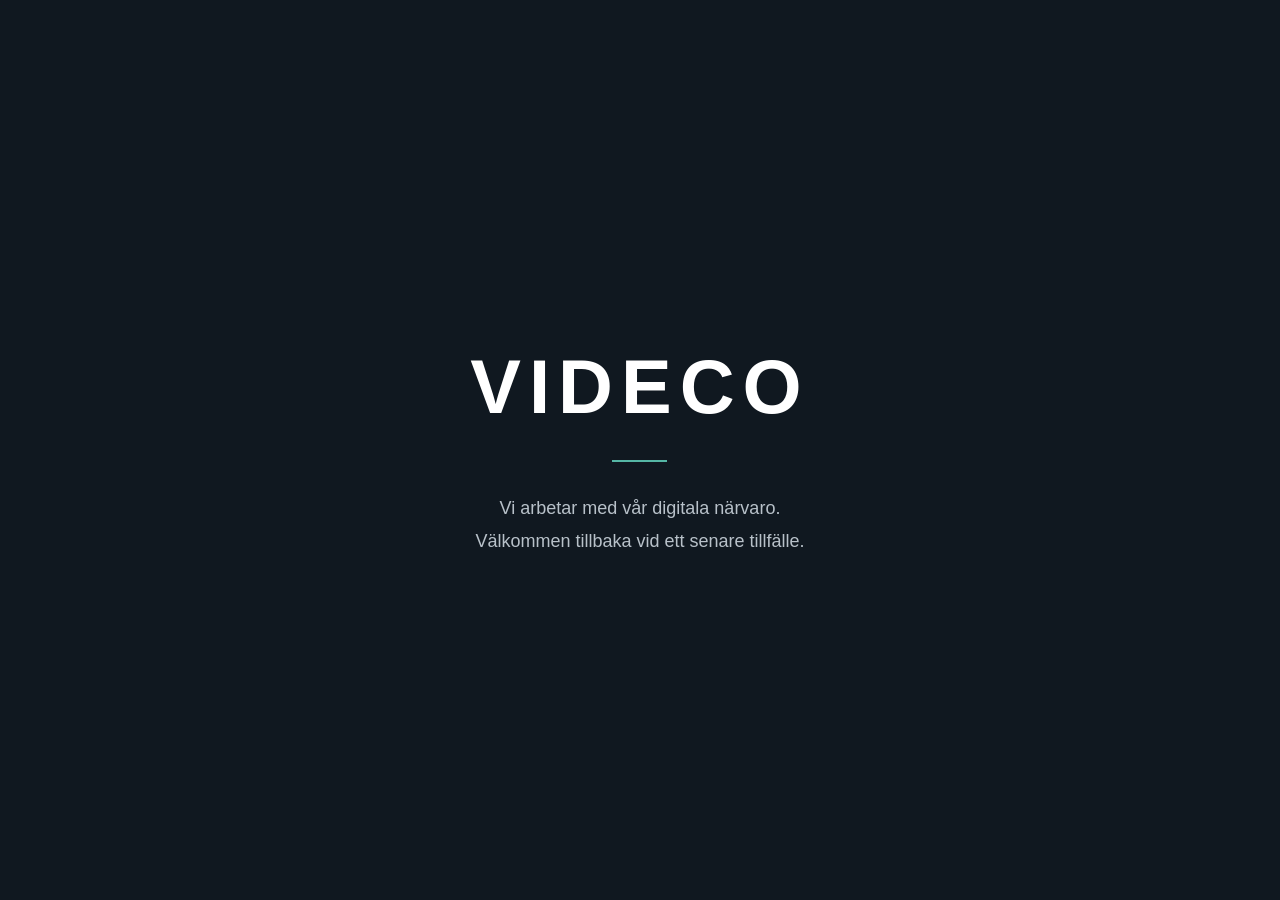
==== commit d9ed9fc3: "Temporary landing page." ====
--- a/index.html
+++ b/index.html
@@ -1,89 +1,67 @@
+
 <!DOCTYPE html>
 <html lang="sv">
 <head>
   <meta charset="UTF-8">
   <meta name="viewport" content="width=device-width, initial-scale=1.0">
+  <meta name="robots" content="noindex, nofollow">
 
-  <title>Videco | Digitala verktyg för energi och geografisk analys</title>
-  <meta name="description" content="Videco utvecklar digitala verktyg för energi, geografisk analys och beslutsstöd.">
+  <title>VIDECO</title>
+  <link rel="icon" type="image/svg+xml" href="/image/favicon.svg">
 
-  <link rel="icon" type="image/svg+xml" href="/image/favicon.svg">
-  <link rel="stylesheet" href="/css/global.css">
+  <style>
+    * {
+      margin: 0;
+      padding: 0;
+      box-sizing: border-box;
+    }
+
+    body {
+      min-height: 100vh;
+      display: flex;
+      align-items: center;
+      justify-content: center;
+      background: #101820;
+      color: #ffffff;
+      font-family: Arial, Helvetica, sans-serif;
+      text-align: center;
+      padding: 24px;
+    }
+
+    main {
+      max-width: 650px;
+    }
+
+    h1 {
+      font-size: clamp(44px, 9vw, 76px);
+      font-weight: 700;
+      letter-spacing: 8px;
+      margin-bottom: 30px;
+    }
+
+    .line {
+      width: 55px;
+      height: 2px;
+      background: #55b6a5;
+      margin: 0 auto 30px;
+    }
+
+    p {
+      font-size: 18px;
+      line-height: 1.8;
+      color: #b8c1c9;
+    }
+  </style>
 </head>
 
 <body>
-  <div class="page">
-
-    <header class="nav">
-      <div class="container nav-inner">
-        <a class="brand-link" href="/">Videco</a>
-
-        <nav class="nav-links" aria-label="Huvudmeny">
-          <a href="mailto:info@videco.se">Kontakt</a>
-        </nav>
-      </div>
-    </header>
-
-    <main>
-      <section class="hero">
-        <div class="container">
-          <div class="hero-inner">
-            <div class="eyebrow">Videco</div>
-
-            <h1 class="hero-title">
-              Digitala verktyg för energi och geografisk analys
-            </h1>
-
-            <p class="hero-text">
-              Videco utvecklar webbaserade verktyg som hjälper aktörer inom energi,
-              samhällsplanering och geografisk analys att arbeta mer effektivt med
-              komplexa beslutsunderlag.
-            </p>
-
-            <div class="hero-actions">
-              <a class="btn btn-primary" href="/kompensa/">Gå till Kompensa</a>
-              <a class="btn btn-secondary" href="mailto:info@videco.se">Kontakta Videco</a>
-            </div>
-          </div>
-        </div>
-      </section>
-
-      <section class="section" id="kompensa">
-        <div class="container">
-          <a href="/kompensa/" class="product-card-link">
-            <article class="product-card">
-
-              <div class="product-header">
-                <img src="/kompensa/logo.png" alt="Kompensa" class="product-logo">
-              </div>
-
-              
-
-              <p>
-                Kompensa är ett webbaserat analysverktyg för att beräkna,
-                visualisera och sammanställa närboendeersättning vid vindkraftsprojekt.
-                Verktyget kombinerar geografisk analys med tydliga projektsammanställningar.
-              </p>
-
-              <span class="btn btn-secondary">
-                Läs mer om Kompensa
-              </span>
-
-            </article>
-          </a>
-        </div>
-      </section>
-    </main>
-
-    <footer class="footer">
-      <div class="container footer-inner">
-        <div>
-          © 2026 Videco AB · Org.nr 559581-0234
-        </div>
-        <a href="mailto:info@videco.se">info@videco.se</a>
-      </div>
-    </footer>
-
-  </div>
+  <main>
+    <h1>VIDECO</h1>
+    <div class="line"></div>
+    <p>
+      Vi arbetar med vår digitala närvaro.<br>
+      Välkommen tillbaka vid ett senare tillfälle.
+    </p>
+  </main>
 </body>
-</html>+</html>
